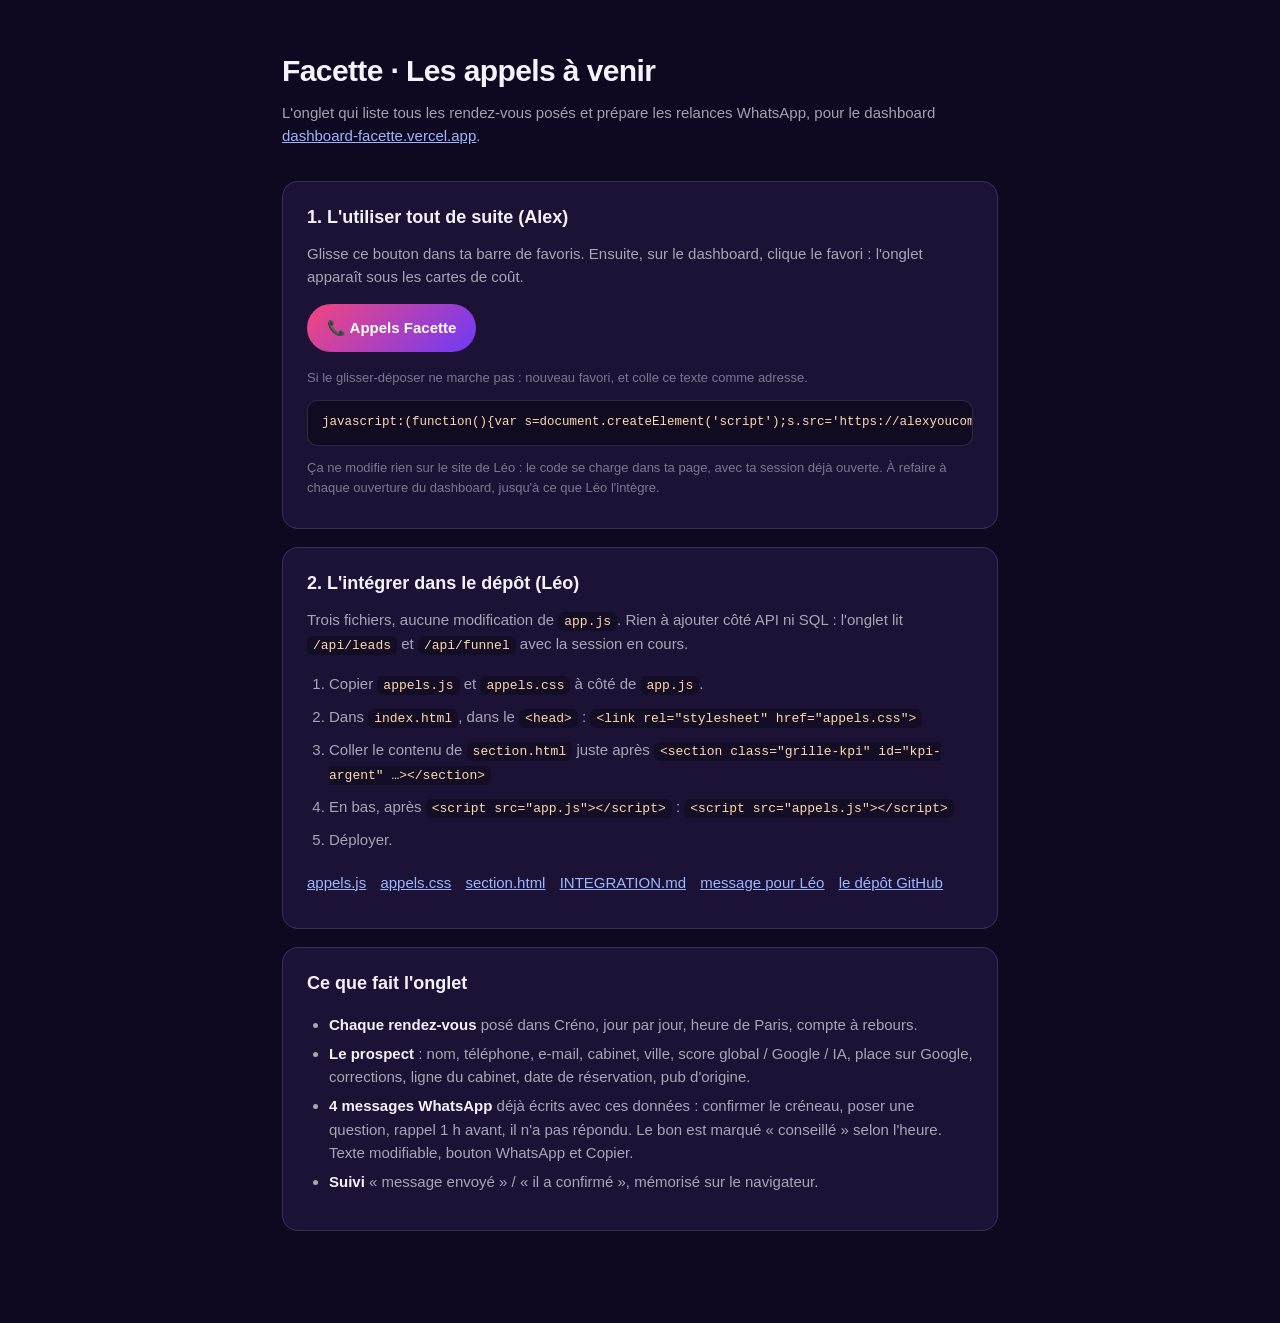
==== index.html @ 58f2b8c0 "Page d'accueil : bookmarklet, fichiers, notice pour Léo Co-Authored-By: Claude Fable 5.1 <noreply@an" ====
<!doctype html>
<html lang="fr">
<head>
<meta charset="utf-8">
<meta name="viewport" content="width=device-width, initial-scale=1">
<meta name="robots" content="noindex, nofollow">
<title>Facette · Les appels à venir</title>
<style>
  :root{--nuit:#0E0820;--carte:#1B1235;--trait:rgba(255,255,255,.12);--texte:#F6F2FF;--doux:rgba(246,242,255,.65);--faible:rgba(246,242,255,.45);--orange:#FF9A3D;--rose:#F4467E;--vert:#2FD3A5;--violet:#6E3AF7}
  *{box-sizing:border-box}
  body{margin:0;background:var(--nuit);color:var(--texte);font:15px/1.55 -apple-system,BlinkMacSystemFont,'Segoe UI',Roboto,sans-serif}
  main{max-width:760px;margin:0 auto;padding:48px 22px 80px}
  h1{font-size:30px;letter-spacing:-.02em;margin:0 0 6px}
  .sous{color:var(--doux);margin:0 0 34px}
  section{background:var(--carte);border:1px solid var(--trait);border-radius:16px;padding:22px 24px;margin-bottom:18px}
  h2{font-size:18px;margin:0 0 10px}
  p{margin:8px 0;color:var(--doux)}
  b{color:var(--texte)}
  ol,ul{padding-left:22px;color:var(--doux)}
  li{margin:6px 0}
  code{font-family:ui-monospace,Menlo,monospace;font-size:13px;background:rgba(0,0,0,.3);padding:2px 6px;border-radius:6px;color:#FFD9B0}
  pre{background:rgba(0,0,0,.35);border:1px solid var(--trait);border-radius:10px;padding:12px 14px;overflow-x:auto;font-size:12.5px;color:#FFD9B0}
  a{color:#9DB6FF}
  .favori{display:inline-block;background:linear-gradient(135deg,var(--rose),var(--violet));color:#fff;text-decoration:none;font-weight:700;padding:12px 20px;border-radius:999px;cursor:grab;margin:8px 0}
  .favori:active{cursor:grabbing}
  .etapes li{margin:9px 0}
  .fichiers a{display:inline-block;margin:4px 10px 4px 0}
  .note{font-size:13px;color:var(--faible)}
</style>
</head>
<body>
<main>
  <h1>Facette · Les appels à venir</h1>
  <p class="sous">L'onglet qui liste tous les rendez-vous posés et prépare les relances WhatsApp, pour le dashboard <a href="https://dashboard-facette.vercel.app" target="_blank" rel="noopener">dashboard-facette.vercel.app</a>.</p>

  <section>
    <h2>1. L'utiliser tout de suite (Alex)</h2>
    <p>Glisse ce bouton dans ta barre de favoris. Ensuite, sur le dashboard, clique le favori : l'onglet apparaît sous les cartes de coût.</p>
    <a class="favori" href="javascript:(function(){var s=document.createElement('script');s.src='https://alexyoucompte99-lang.github.io/facette-calls/loader.js?'+Date.now();document.body.appendChild(s)})();" title="Glisse-moi dans la barre de favoris">📞 Appels Facette</a>
    <p class="note">Si le glisser-déposer ne marche pas : nouveau favori, et colle ce texte comme adresse.</p>
    <pre>javascript:(function(){var s=document.createElement('script');s.src='https://alexyoucompte99-lang.github.io/facette-calls/loader.js?'+Date.now();document.body.appendChild(s)})();</pre>
    <p class="note">Ça ne modifie rien sur le site de Léo : le code se charge dans ta page, avec ta session déjà ouverte. À refaire à chaque ouverture du dashboard, jusqu'à ce que Léo l'intègre.</p>
  </section>

  <section>
    <h2>2. L'intégrer dans le dépôt (Léo)</h2>
    <p>Trois fichiers, aucune modification de <code>app.js</code>. Rien à ajouter côté API ni SQL : l'onglet lit <code>/api/leads</code> et <code>/api/funnel</code> avec la session en cours.</p>
    <ol class="etapes">
      <li>Copier <code>appels.js</code> et <code>appels.css</code> à côté de <code>app.js</code>.</li>
      <li>Dans <code>index.html</code>, dans le <code>&lt;head&gt;</code> : <code>&lt;link rel="stylesheet" href="appels.css"&gt;</code></li>
      <li>Coller le contenu de <code>section.html</code> juste après <code>&lt;section class="grille-kpi" id="kpi-argent" …&gt;&lt;/section&gt;</code></li>
      <li>En bas, après <code>&lt;script src="app.js"&gt;&lt;/script&gt;</code> : <code>&lt;script src="appels.js"&gt;&lt;/script&gt;</code></li>
      <li>Déployer.</li>
    </ol>
    <p class="fichiers">
      <a href="appels.js">appels.js</a>
      <a href="appels.css">appels.css</a>
      <a href="section.html">section.html</a>
      <a href="INTEGRATION.md">INTEGRATION.md</a>
      <a href="message-leo.md">message pour Léo</a>
      <a href="https://github.com/alexyoucompte99-lang/facette-calls" target="_blank" rel="noopener">le dépôt GitHub</a>
    </p>
  </section>

  <section>
    <h2>Ce que fait l'onglet</h2>
    <ul>
      <li><b>Chaque rendez-vous</b> posé dans Créno, jour par jour, heure de Paris, compte à rebours.</li>
      <li><b>Le prospect</b> : nom, téléphone, e-mail, cabinet, ville, score global / Google / IA, place sur Google, corrections, ligne du cabinet, date de réservation, pub d'origine.</li>
      <li><b>4 messages WhatsApp</b> déjà écrits avec ces données : confirmer le créneau, poser une question, rappel 1 h avant, il n'a pas répondu. Le bon est marqué « conseillé » selon l'heure. Texte modifiable, bouton WhatsApp et Copier.</li>
      <li><b>Suivi</b> « message envoyé » / « il a confirmé », mémorisé sur le navigateur.</li>
    </ul>
  </section>
</main>
</body>
</html>
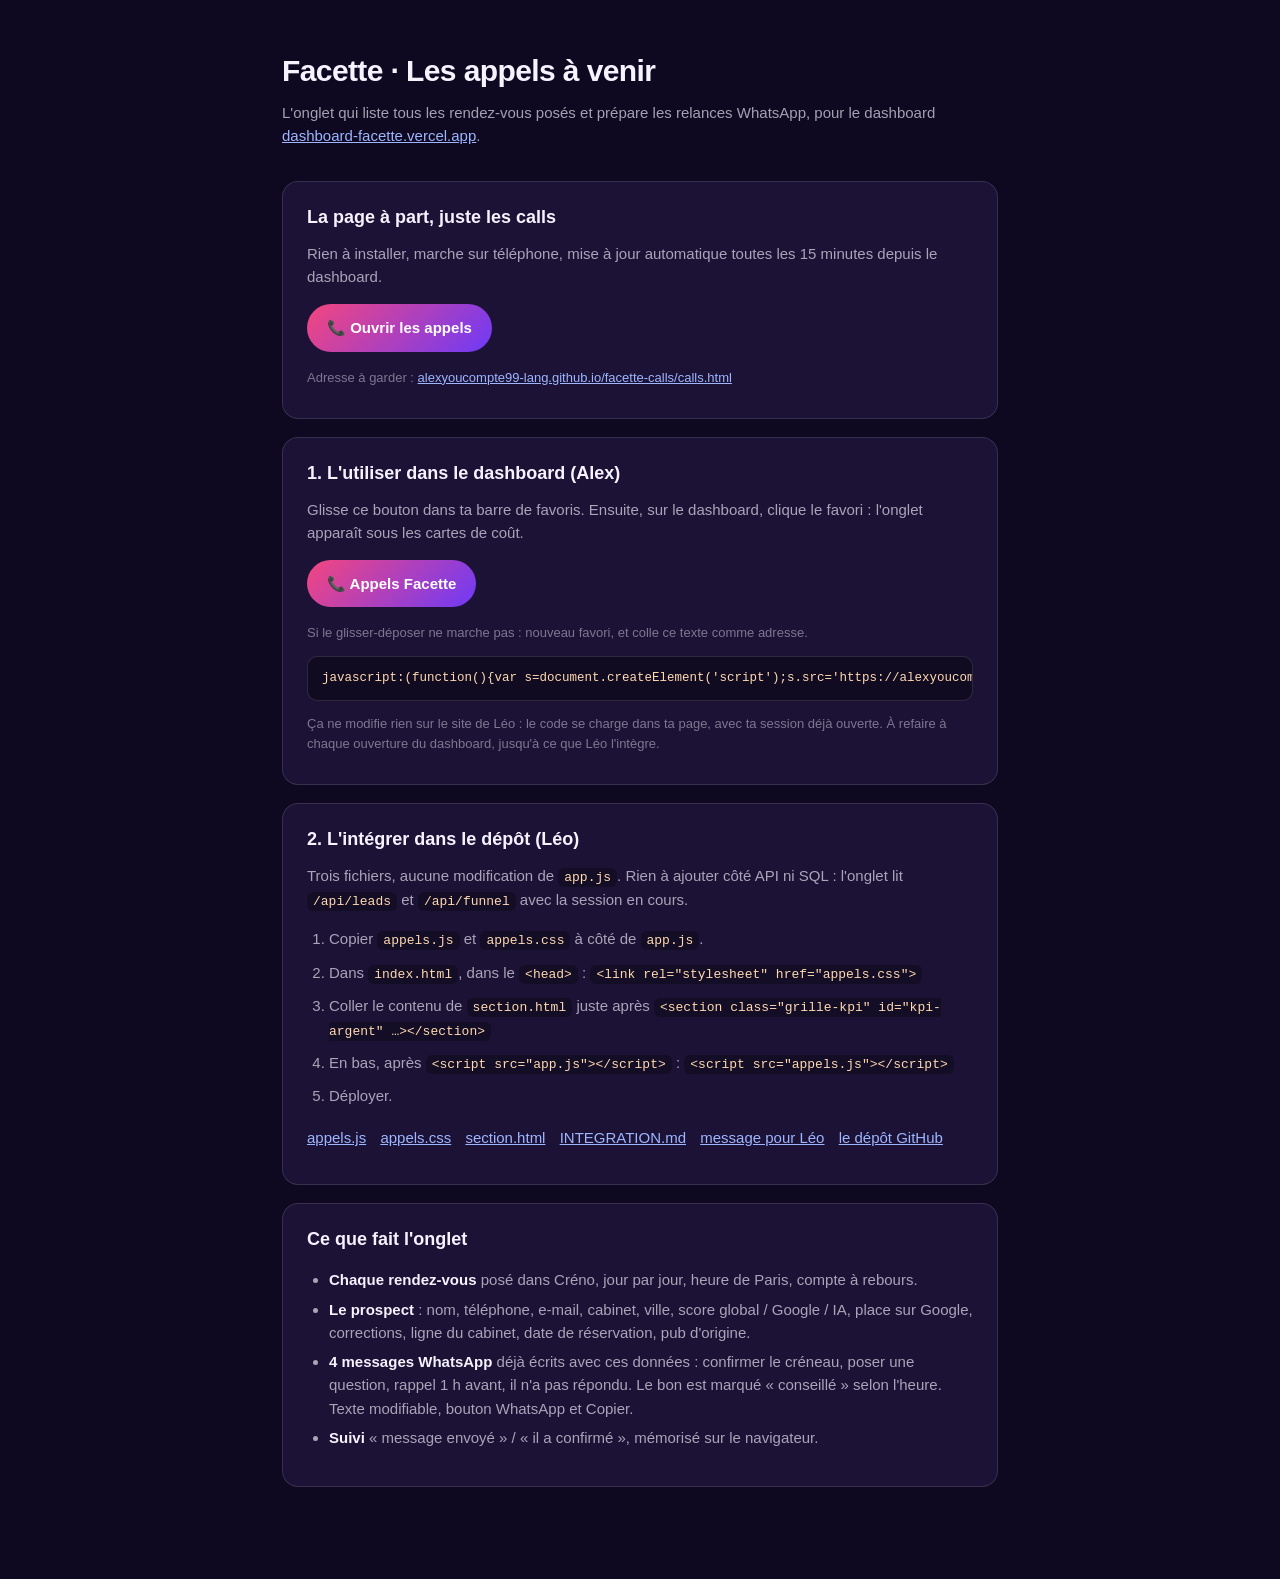
==== commit 680f4958: "Page autonome calls.html + relevé automatique toutes les 15 min Co-Authored-By: Claude Fable 5.1 <no" ====
--- a/index.html
+++ b/index.html
@@ -34,7 +34,14 @@
   <p class="sous">L'onglet qui liste tous les rendez-vous posés et prépare les relances WhatsApp, pour le dashboard <a href="https://dashboard-facette.vercel.app" target="_blank" rel="noopener">dashboard-facette.vercel.app</a>.</p>
 
   <section>
-    <h2>1. L'utiliser tout de suite (Alex)</h2>
+    <h2>La page à part, juste les calls</h2>
+    <p>Rien à installer, marche sur téléphone, mise à jour automatique toutes les 15 minutes depuis le dashboard.</p>
+    <a class="favori" href="calls.html">📞 Ouvrir les appels</a>
+    <p class="note">Adresse à garder : <a href="https://alexyoucompte99-lang.github.io/facette-calls/calls.html">alexyoucompte99-lang.github.io/facette-calls/calls.html</a></p>
+  </section>
+
+  <section>
+    <h2>1. L'utiliser dans le dashboard (Alex)</h2>
     <p>Glisse ce bouton dans ta barre de favoris. Ensuite, sur le dashboard, clique le favori : l'onglet apparaît sous les cartes de coût.</p>
     <a class="favori" href="javascript:(function(){var s=document.createElement('script');s.src='https://alexyoucompte99-lang.github.io/facette-calls/loader.js?'+Date.now();document.body.appendChild(s)})();" title="Glisse-moi dans la barre de favoris">📞 Appels Facette</a>
     <p class="note">Si le glisser-déposer ne marche pas : nouveau favori, et colle ce texte comme adresse.</p>
